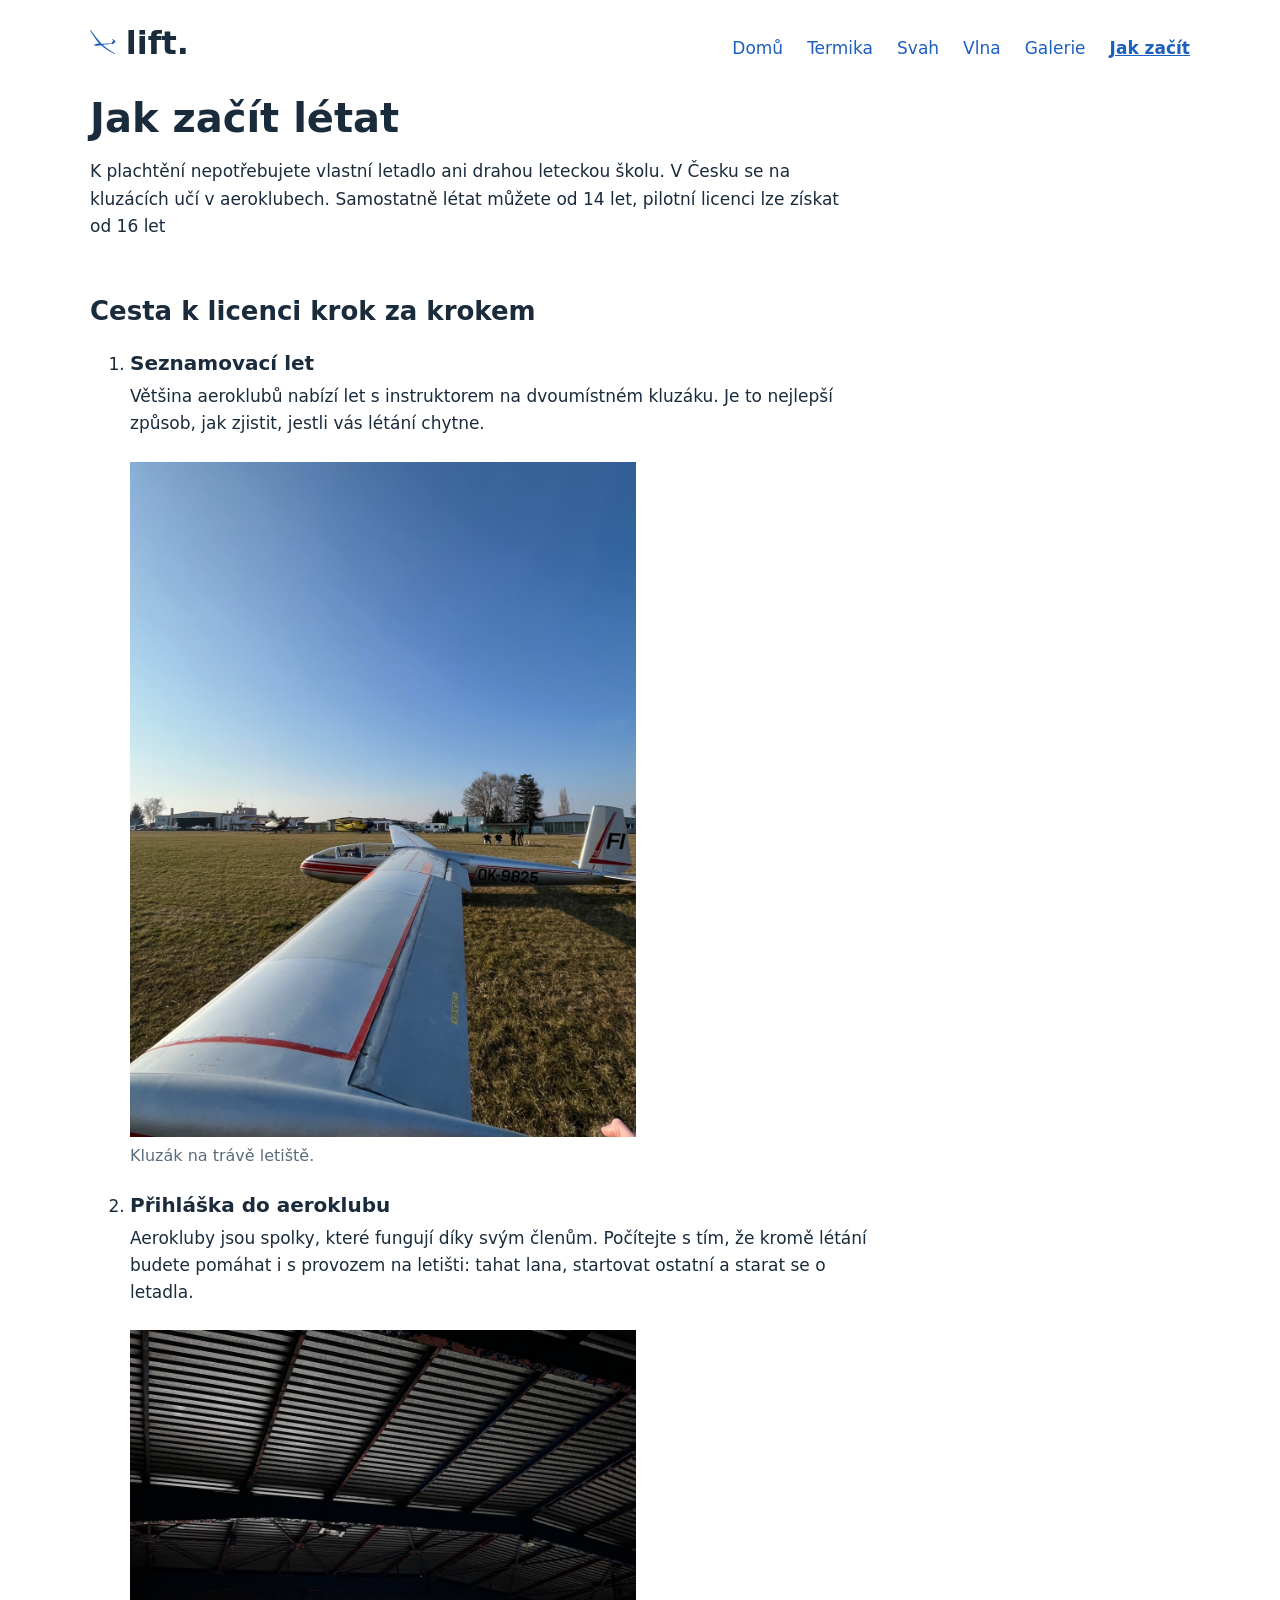
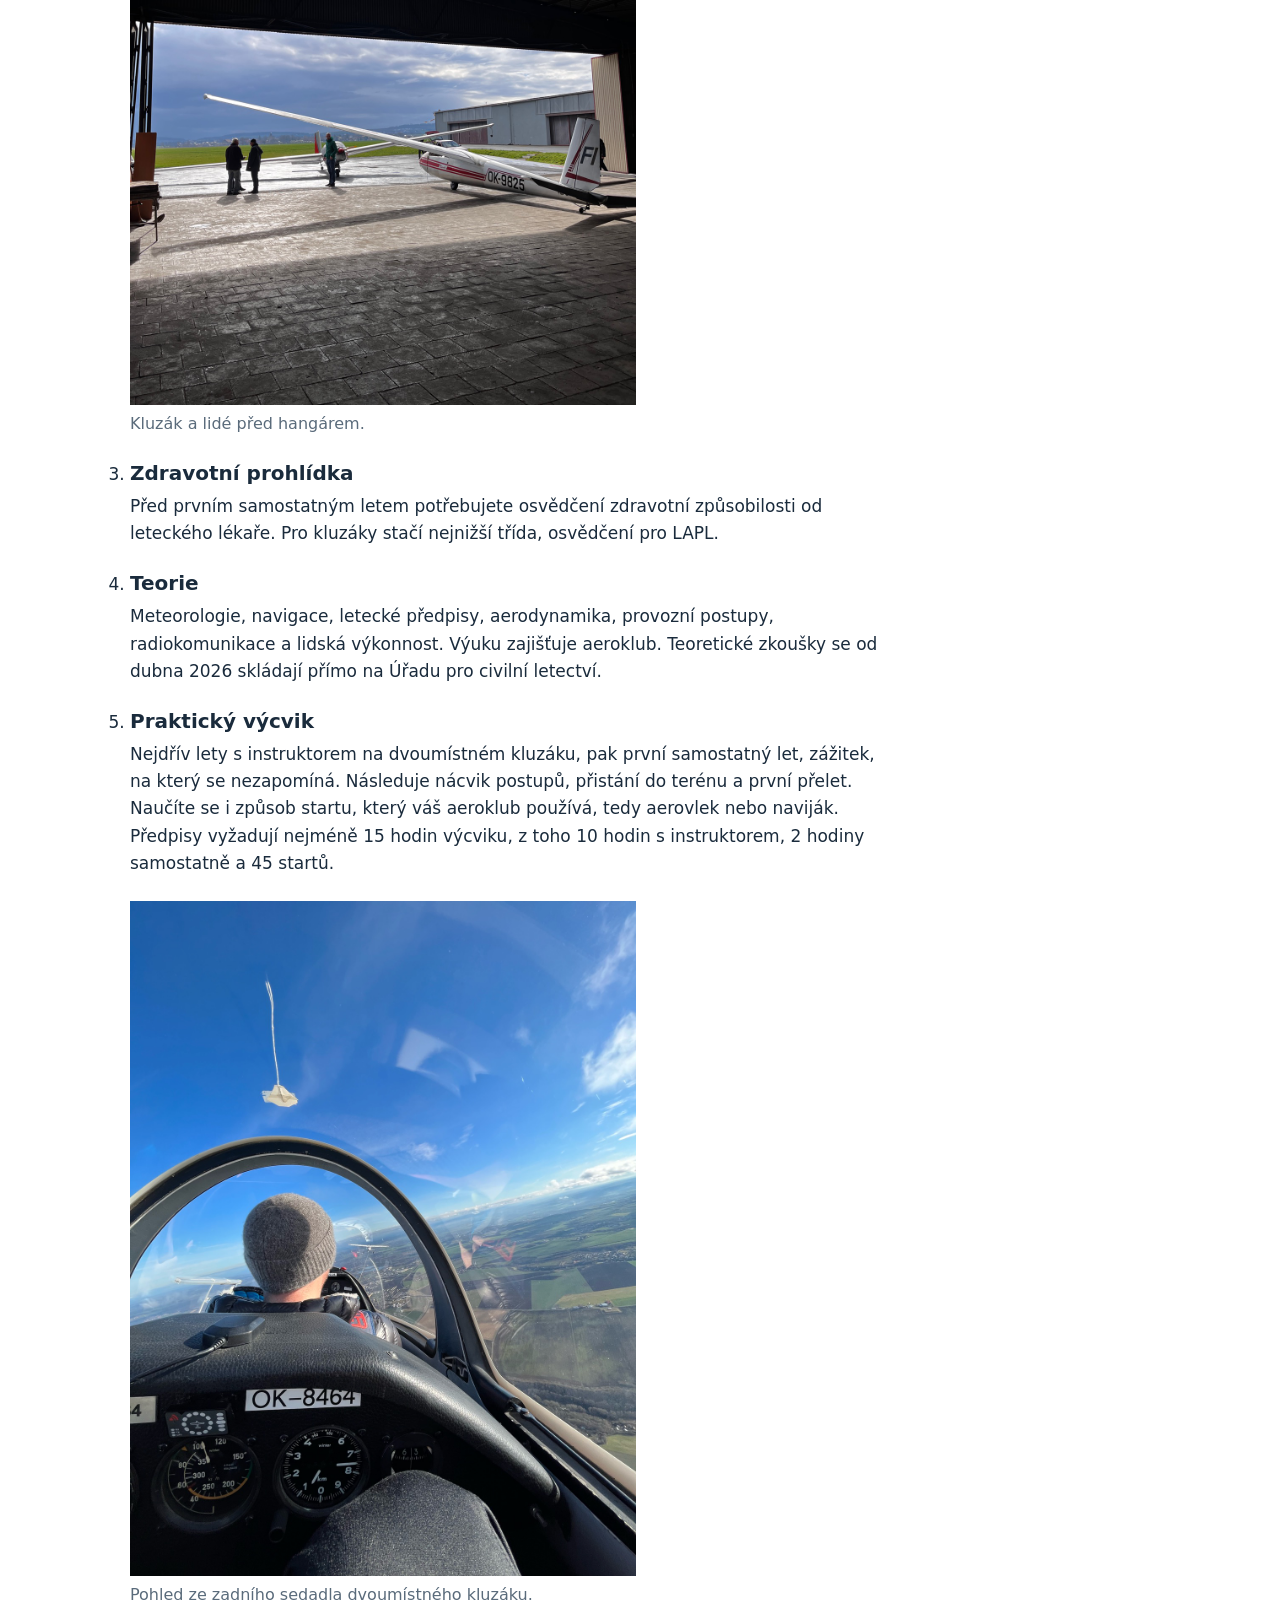
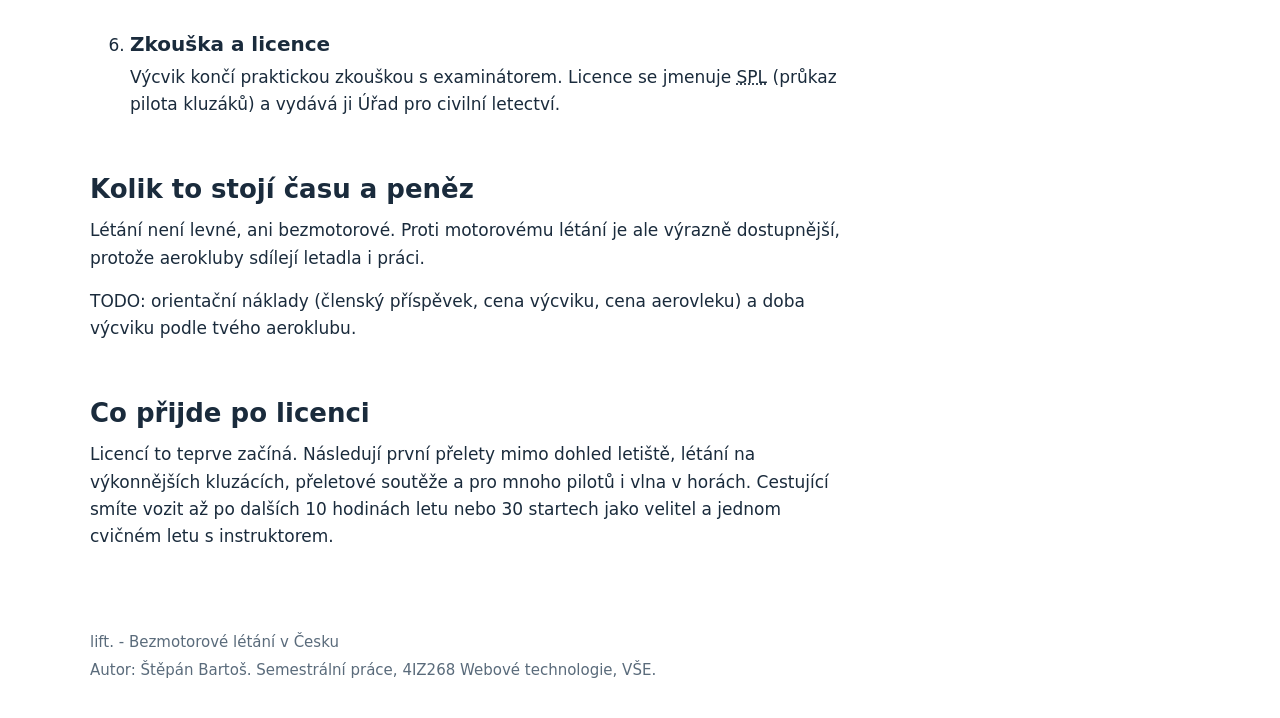
==== jak-zacit.html @ eada9fdd "Statický web lift.: bezmotorové létání v Česku" ====
<!doctype html>
<html lang="cs">
<head>
  <meta charset="utf-8">
  <meta name="viewport" content="width=device-width, initial-scale=1">
  <title>Jak začít létat | lift.</title>
  <meta name="description" content="Jak se stát plachtařem v Česku: výběr aeroklubu, průběh výcviku, pilotní licence a náklady na začátek.">
  <link rel="icon" href="favicon.png" type="image/png" sizes="32x32">
  <link rel="icon" href="favicon.svg" type="image/svg+xml">
  <link rel="stylesheet" href="css/style.css">
</head>
<body>
  <a href="#obsah">Přejít na obsah</a>

  <header>
    <p><a href="index.html"><img src="img/logo.svg" alt="" width="37" height="34">lift.</a></p>
    <nav aria-label="Hlavní navigace">
      <ul>
        <li><a href="index.html">Domů</a></li>
        <li><a href="termicke-letani.html">Termika</a></li>
        <li><a href="svahove-letani.html">Svah</a></li>
        <li><a href="vlnove-letani.html">Vlna</a></li>
        <li><a href="galerie.html">Galerie</a></li>
        <li><a href="jak-zacit.html" aria-current="page">Jak začít</a></li>
      </ul>
    </nav>
  </header>

  <main id="obsah">
    <h1>Jak začít létat</h1>
    <p>K plachtění nepotřebujete vlastní letadlo ani drahou leteckou školu. V Česku se na kluzácích učí v aeroklubech. Samostatně létat můžete od 14 let, pilotní licenci lze získat od 16 let</p>
    <section aria-labelledby="kroky">
      <h2 id="kroky">Cesta k licenci krok za krokem</h2>
      <ol>
        <li>
          <h3>Seznamovací let</h3>
          <p>Většina aeroklubů nabízí let s instruktorem na dvoumístném kluzáku. Je to nejlepší způsob, jak zjistit, jestli vás létání chytne.</p>
          <figure>
            <img src="img/kluzak-na-trave.jpg" alt="Stříbrný kluzák OK-9825 s červenými pruhy stojí na trávě letiště, v popředí je jeho křídlo." width="1199" height="1600" loading="lazy">
            <figcaption>Kluzák na trávě letiště.</figcaption>
          </figure>
        </li>
        <li>
          <h3>Přihláška do aeroklubu</h3>
          <p>Aerokluby jsou spolky, které fungují díky svým členům. Počítejte s tím, že kromě létání budete pomáhat i s provozem na letišti: tahat lana, startovat ostatní a starat se o letadla.</p>
          <figure>
            <img src="img/kluzak-u-hangaru.jpg" alt="Pohled z hangáru na kluzák OK-9825 a skupinu lidí na ploše před hangárem pod zataženou oblohou." width="1200" height="1600" loading="lazy">
            <figcaption>Kluzák a lidé před hangárem.</figcaption>
          </figure>
        </li>
        <li>
          <h3>Zdravotní prohlídka</h3>
          <p>Před prvním samostatným letem potřebujete osvědčení zdravotní způsobilosti od leteckého lékaře. Pro kluzáky stačí nejnižší třída, osvědčení pro LAPL.</p>
        </li>
        <li>
          <h3>Teorie</h3>
          <p>Meteorologie, navigace, letecké předpisy, aerodynamika, provozní postupy, radiokomunikace a lidská výkonnost. Výuku zajišťuje aeroklub. Teoretické zkoušky se od dubna 2026 skládají přímo na Úřadu pro civilní letectví.</p>
        </li>
        <li>
          <h3>Praktický výcvik</h3>
          <p>Nejdřív lety s instruktorem na dvoumístném kluzáku, pak první samostatný let, zážitek, na který se nezapomíná. Následuje nácvik postupů, přistání do terénu a první přelet. Naučíte se i způsob startu, který váš aeroklub používá, tedy aerovlek nebo naviják. Předpisy vyžadují nejméně 15 hodin výcviku, z toho 10 hodin s instruktorem, 2 hodiny samostatně a 45 startů.</p>
          <figure>
            <img src="img/vyhled-ze-zadniho-sedadla.jpg" alt="Výhled ze zadního sedadla dvoumístného kluzáku na osobu v čepici, přístroje a krajinu pod kluzákem." width="1200" height="1600" loading="lazy">
            <figcaption>Pohled ze zadního sedadla dvoumístného kluzáku.</figcaption>
          </figure>
        </li>
        <li>
          <h3>Zkouška a licence</h3>
          <p>Výcvik končí praktickou zkouškou s examinátorem. Licence se jmenuje <abbr title="Sailplane Pilot Licence">SPL</abbr> (průkaz pilota kluzáků) a vydává ji Úřad pro civilní letectví.</p>
        </li>
      </ol>
    </section>

    <section aria-labelledby="cas-penize">
      <h2 id="cas-penize">Kolik to stojí času a peněz</h2>
      <p>Létání není levné, ani bezmotorové. Proti motorovému létání je ale výrazně dostupnější, protože aerokluby sdílejí letadla i práci.</p>
      <p>TODO: orientační náklady (členský příspěvek, cena výcviku, cena aerovleku) a doba výcviku podle tvého aeroklubu.</p>
    </section>

    <section aria-labelledby="po-licenci">
      <h2 id="po-licenci">Co přijde po licenci</h2>
      <p>Licencí to teprve začíná. Následují první přelety mimo dohled letiště, létání na výkonnějších kluzácích, přeletové soutěže a pro mnoho pilotů i vlna v horách. Cestující smíte vozit až po dalších 10 hodinách letu nebo 30 startech jako velitel a jednom cvičném letu s instruktorem.</p>
      <!-- TODO: tvoje cesta od licence k přeletům -->
    </section>
  </main>

  <footer>
    <p>lift. - Bezmotorové létání v Česku</p>
    <p>Autor: Štěpán Bartoš. Semestrální práce, 4IZ268 Webové technologie, VŠE.</p>
  </footer>
</body>
</html>
---- css/style.css ----
/* lift. - bílo-modrý minimalistický design */

/* Paleta webu */
:root {
  --bg: #ffffff;
  --bg-soft: #f5f8fc;
  --text: #1a2b3c;
  --text-muted: #5a6b7b;
  --accent: #1d5fbf;
  --accent-dark: #0a3d7a;
  --line: #dde3ea;
}

/* Základ stránky */
*,
*::before,
*::after {
  box-sizing: border-box;
}

html {
  color-scheme: light;
}

body {
  margin: 0;
  padding: 0 1rem 2rem;
  background-color: var(--bg);
  color: var(--text);
  font-family: system-ui, "Segoe UI", Roboto, "Helvetica Neue", Arial, sans-serif;
  font-size: 1.0625rem;
  line-height: 1.6;
  overflow-wrap: break-word;
}

/* Nadpisy: hierarchie jen velikostí a tučností */
h1,
h2,
h3 {
  line-height: 1.2;
}

h1 {
  margin: 2rem 0 1rem;
  font-size: 2.5rem;
  font-weight: 800;
}

h2 {
  margin: 2.5rem 0 0.75rem;
  font-size: 1.625rem;
  font-weight: 700;
}

h3 {
  margin: 1.5rem 0 0.5rem;
  font-size: 1.25rem;
  font-weight: 600;
}

/* Text a seznamy */
p,
ul,
ol,
dl {
  margin: 0 0 1rem;
}

p,
li,
dd,
figcaption {
  max-width: 70ch;
}

li {
  margin-bottom: 0.35rem;
}

dt {
  margin-top: 0.75rem;
  font-weight: 700;
}

dd {
  margin: 0;
}

/* Seznam pojmů v článku začíná hned pod nadpisem */
main > article dt:first-child {
  margin-top: 0;
}

abbr[title] {
  text-decoration: underline dotted;
  cursor: help;
}

/* Odkazy: modré a podtržené, při najetí jen ztmavnou */
a:link,
a:visited {
  color: var(--accent);
  text-decoration: underline;
}

a:hover {
  color: var(--accent-dark);
}

a:focus-visible {
  outline: 2px solid var(--accent);
  outline-offset: 2px;
}

/* Odkaz pro přeskočení menu se ukáže až při ovládání klávesnicí */
body > a[href="#obsah"] {
  position: absolute;
  top: 0.5rem;
  left: -100vw;
  z-index: 10;
  padding: 0.25rem 0.5rem;
  background-color: var(--bg);
}

body > a[href="#obsah"]:focus {
  left: 1rem;
}

/* Název webu a podtitul */
header > p:first-child {
  margin: 0;
  font-size: 2rem;
  font-weight: 800;
  line-height: 1.2;
}

header > p:first-child a:link,
header > p:first-child a:visited {
  color: var(--text);
  text-decoration: none;
}

header > p:first-child a:hover {
  color: var(--accent-dark);
}

/* Logo má výšku písmen a stojí na stejném účaří jako text */
header > p:first-child img {
  display: inline-block;
  width: auto;
  height: 0.75em;
  margin-right: 0.3em;
  vertical-align: baseline;
}

/* Menu: modré odkazy, aktivní položka tučně a podtržená */
nav a:link,
nav a:visited {
  text-decoration: none;
}

nav a[aria-current="page"]:link,
nav a[aria-current="page"]:visited {
  font-weight: 700;
  text-decoration: underline;
}

/* Obrázky se nikdy nerozlezou mimo stránku */
img {
  display: block;
  max-width: 100%;
  height: auto;
  font-style: italic;
}

figure {
  margin: 1.5rem 0;
}

figure img {
  width: auto;
  max-height: 75vh;
}

figcaption {
  margin-top: 0.4rem;
  color: var(--text-muted);
  font-size: 1rem;
}

/* Blok V kostce: nadpis začíná ve stejné výšce jako h1 vedle něj */
aside h2 {
  margin-top: 2rem;
}

aside dl {
  margin-bottom: 0;
}

/* Tabulky: jediné prvky s tenkým šedým rámečkem */
table {
  border-collapse: collapse;
}

th,
td {
  padding: 0.4rem 0.6rem;
  border: 1px solid var(--line);
  text-align: left;
}

/* Patička */
footer {
  margin-top: 4rem;
  color: var(--text-muted);
  font-size: 0.9375rem;
}

footer p {
  margin-bottom: 0.25rem;
}

/* ---------- Layout ---------- */

/* Jeden vycentrovaný sloupec bez obalového divu */
header,
main,
footer {
  max-width: 68.75rem;
  margin-right: auto;
  margin-left: auto;
}

/* Hlavička (grid): název a podtitul vlevo, menu vpravo v jedné řadě */
header {
  display: grid;
  grid-template-columns: auto 1fr;
  align-content: start;
  align-items: baseline;
  column-gap: 2rem;
  padding-top: 1.5rem;
}

header > nav {
  grid-column: 2;
  justify-self: end;
}

/* Menu (flexbox): vodorovná řada odkazů */
nav ul {
  display: flex;
  flex-wrap: wrap;
  justify-content: flex-end;
  gap: 0.25rem 1.5rem;
  margin: 0;
  padding: 0;
  list-style: none;
}

nav li {
  margin: 0;
}

/* Úvodní část: fotka přes celou šířku, tmavá barva pro případ, že se nenačte */
#uvod {
  position: relative;
  grid-template-rows: auto minmax(1.5rem, 1fr) minmax(auto, calc(70vh / 3 - 1.5rem));
  min-height: 70vh;
  max-width: none;
  margin-right: -1rem;
  margin-left: -1rem;
  padding: 1.5rem max(1rem, calc((100% + 2rem - 68.75rem) / 2));
  background: var(--text) url("../img/kluzak-na-letisti.jpg") center bottom / cover no-repeat;
  color: var(--bg);
}

/* Ztmavení fotky: nahoře slabší, od výšky nadpisu silnější kvůli kontrastu */
#uvod::before {
  content: "";
  position: absolute;
  inset: 0;
  background-image: linear-gradient(to bottom, rgba(26, 43, 60, 0.54) 0, rgba(26, 43, 60, 0.64) 20%, rgba(26, 43, 60, 0.72) 100%);
}

#uvod > * {
  position: relative;
}

/* Nadpis a podtitul (flexbox): uprostřed spodní třetiny fotky */
#uvod > hgroup {
  display: flex;
  flex-direction: column;
  justify-content: center;
  grid-column: 1 / -1;
  grid-row: -2 / -1;
  align-self: stretch;
}

#uvod > hgroup > h1 {
  margin-top: 0;
}

#uvod > hgroup > p {
  margin-bottom: 0;
}

#uvod a:link,
#uvod a:visited {
  color: var(--bg);
}

#uvod a:hover {
  color: var(--line);
}

#uvod a:focus-visible {
  outline-color: var(--bg);
}

/* Modré logo by na fotce zaniklo, proto je tady bílé */
#uvod img {
  filter: brightness(0) invert(1);
}

/* Obsah (grid): dva sloupce 2 : 1, ostatní prvky přes celou šířku */
main {
  display: grid;
  grid-template-columns: 2fr 1fr;
  column-gap: 3rem;
}

main > * {
  grid-column: 1 / -1;
  min-width: 0;
}

main > article {
  grid-column: 1;
}

main > aside {
  grid-column: 2;
}

/* Úvodní stránka (grid): tři způsoby létání vedle sebe */
section[aria-labelledby="typy-letani"] {
  display: grid;
  grid-template-columns: repeat(3, 1fr);
  column-gap: 2rem;
}

section[aria-labelledby="typy-letani"] > h2 {
  grid-column: 1 / -1;
}

section[aria-labelledby="typy-letani"] > article {
  min-width: 0;
}

/* Ilustrace u tří způsobů létání */
section[aria-labelledby="typy-letani"] img {
  display: block;
  width: 100%;
  max-width: 15rem;
  margin-inline: auto;
}

/* Náhledy na úvodní stránce a galerie (grid): tři stejné sloupce bez odrážek */
section[aria-labelledby="galerie"] ul,
section[aria-labelledby="fotky"] ul {
  display: grid;
  grid-template-columns: repeat(3, 1fr);
  gap: 1rem;
  margin: 0 0 1rem;
  padding: 0;
  list-style: none;
}

section[aria-labelledby="galerie"] li,
section[aria-labelledby="fotky"] li {
  min-width: 0;
  max-width: none;
  margin: 0;
}

section[aria-labelledby="galerie"] figure,
section[aria-labelledby="fotky"] figure {
  margin: 0;
}

section[aria-labelledby="galerie"] img,
section[aria-labelledby="fotky"] img {
  width: 100%;
  max-height: none;
  object-fit: cover;
}

section[aria-labelledby="galerie"] img {
  aspect-ratio: 4 / 3;
}

section[aria-labelledby="fotky"] img {
  aspect-ratio: 1 / 1;
}

/* ---------- Responzivita ---------- */

/* Fotky v článku přes celou šířku sloupce, vysoké fotky se oříznou (schémata a mapa ne) */
@media screen {
  main > article figure img:not([src$=".svg"]):not([src*="prelety"]) {
    width: 100%;
    max-height: 70vh;
    object-fit: cover;
  }
}

/* V kostce se drží v okně, jen když je vedle článku a vejde se na výšku */
@media screen and (min-width: 43.75rem) and (min-height: 34rem) {
  main > aside {
    position: sticky;
    top: 2rem;
    align-self: start;
    margin-top: 2rem;
  }

  main > aside h2 {
    margin-top: 0;
  }
}

/* Užší než 700 px: obsah pod sebou, galerie ve dvou sloupcích */
@media screen and (max-width: 43.74rem) {
  h1 {
    font-size: 2rem;
  }

  header {
    grid-template-columns: 1fr;
  }

  header > nav {
    grid-column: 1;
    justify-self: start;
    margin-top: 0.75rem;
  }

  #uvod {
    grid-template-rows: auto auto minmax(1.5rem, 1fr) minmax(auto, calc(70vh / 3 - 1.5rem));
  }

  nav ul {
    justify-content: flex-start;
  }

  main,
  section[aria-labelledby="typy-letani"] {
    display: block;
  }

  section[aria-labelledby="fotky"] ul {
    grid-template-columns: repeat(2, 1fr);
  }
}

/* Telefony do 480 px: menší nadpisy a větší mezery mezi odkazy v menu */
@media screen and (max-width: 30rem) {
  h1 {
    font-size: 1.75rem;
  }

  h2 {
    font-size: 1.4rem;
  }

  nav ul {
    gap: 0.5rem 1.25rem;
  }

  section[aria-labelledby="galerie"] ul {
    grid-template-columns: 1fr;
  }
}

/* ---------- Tisk ---------- */

@media print {
  @page {
    margin: 2cm;
  }

  /* Černý text na bílé šetří barvu a je čitelný i na černobílé tiskárně */
  :root {
    --text: #000000;
    --text-muted: #333333;
    --accent: #000000;
    --accent-dark: #000000;
  }

  body {
    padding: 0;
    font-size: 12pt;
    line-height: 1.4;
  }

  /* Ovládací prvky a náhledy na papíře nemají smysl */
  body > a[href="#obsah"],
  header > nav,
  section[aria-labelledby="typy-letani"] img,
  section[aria-labelledby="galerie"] {
    display: none;
  }

  header,
  main,
  footer {
    max-width: none;
  }

  header {
    padding-top: 0;
  }

  /* Fotka se netiskne, text je černý na bílé */
  #uvod {
    display: block;
    min-height: 0;
    margin-right: 0;
    margin-left: 0;
    padding: 0;
    background: none;
    color: var(--text);
  }

  #uvod::before {
    display: none;
  }

  #uvod > * {
    position: static;
  }

  #uvod > hgroup > h1 {
    margin-top: 2rem;
  }

  #uvod a:link,
  #uvod a:visited {
    color: var(--text);
  }

  #uvod img {
    filter: none;
  }

  main,
  section[aria-labelledby="typy-letani"] {
    display: block;
  }

  p,
  li,
  dd,
  figcaption {
    max-width: none;
    orphans: 3;
    widows: 3;
  }

  /* Nadpis nezůstane sám na konci strany a obrázek se nerozdělí */
  h1,
  h2,
  h3 {
    break-after: avoid;
  }

  figure,
  aside {
    break-inside: avoid;
  }

  figure img {
    max-height: 9cm;
  }

  /* Na papíře nejde kliknout, proto se u externích odkazů vypíše adresa */
  main a[href^="http"]::after {
    content: " (" attr(href) ")";
  }

  footer {
    margin-top: 2rem;
  }
}
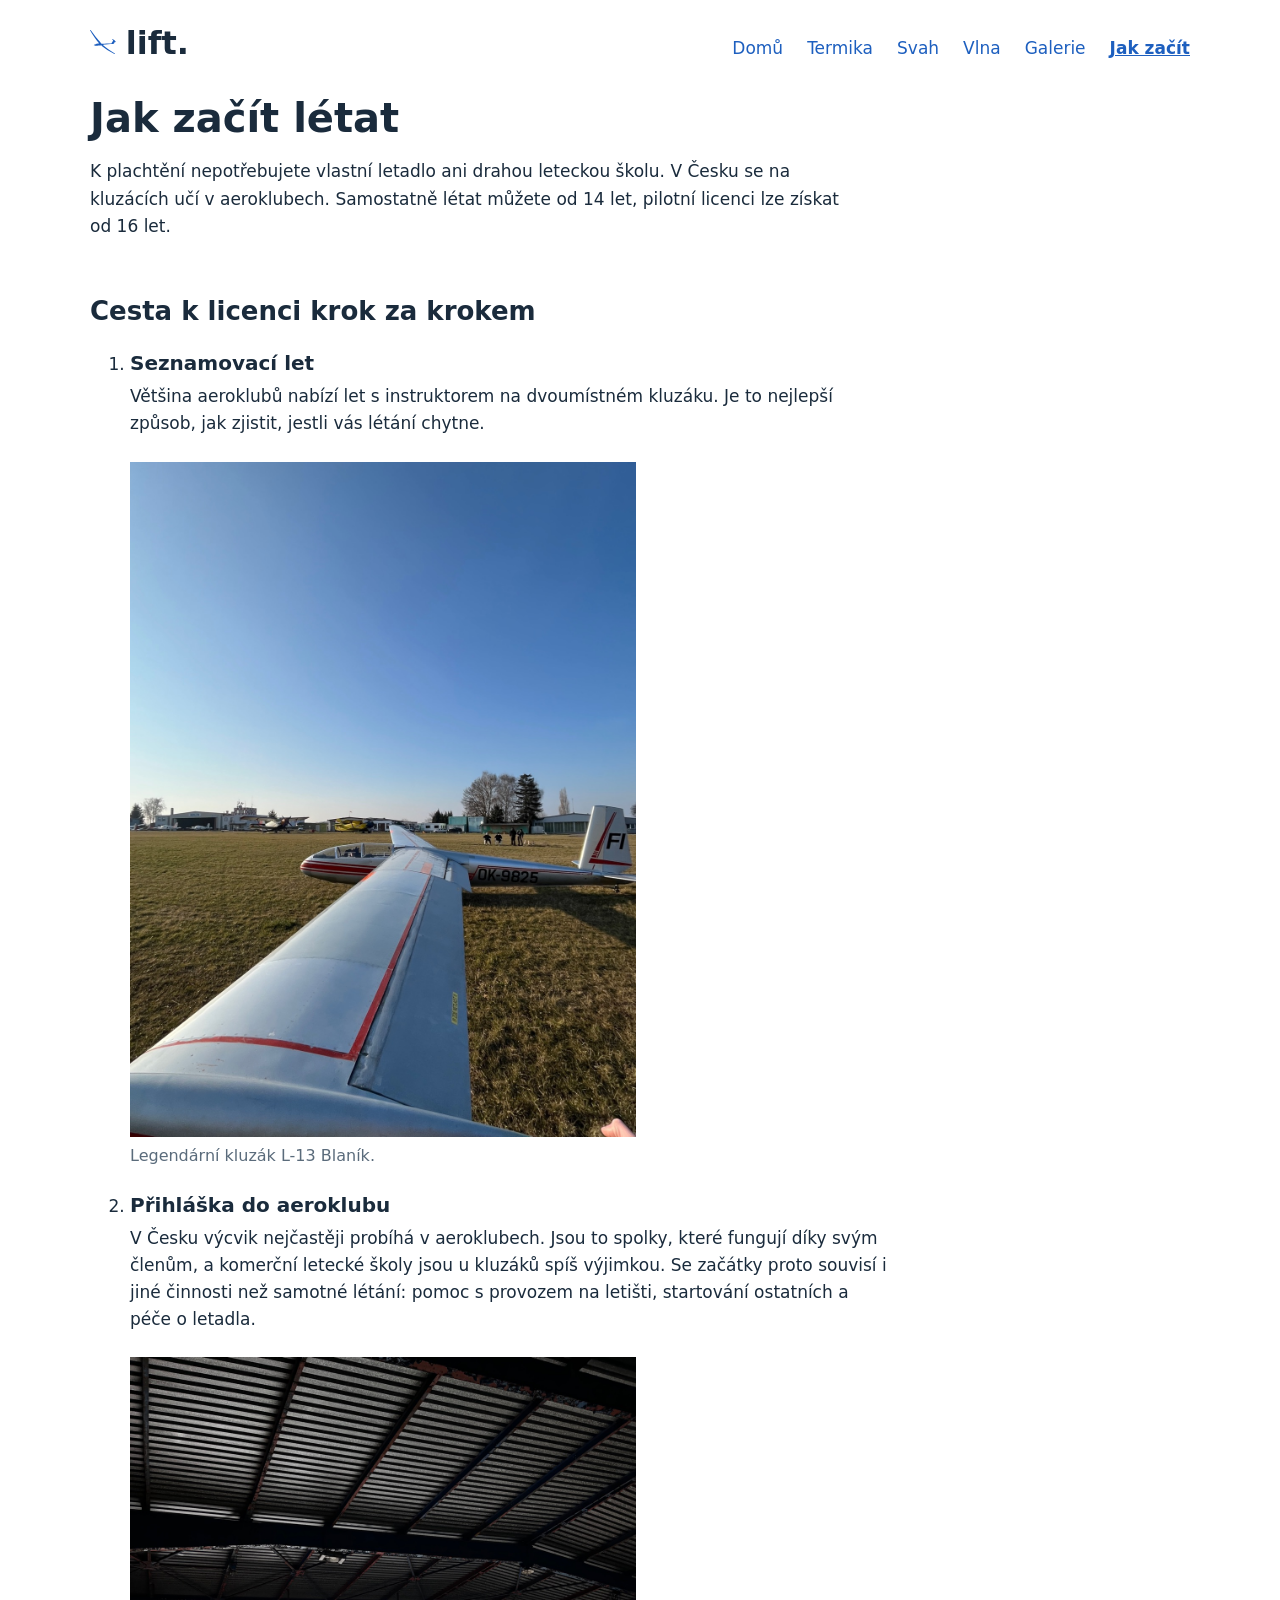
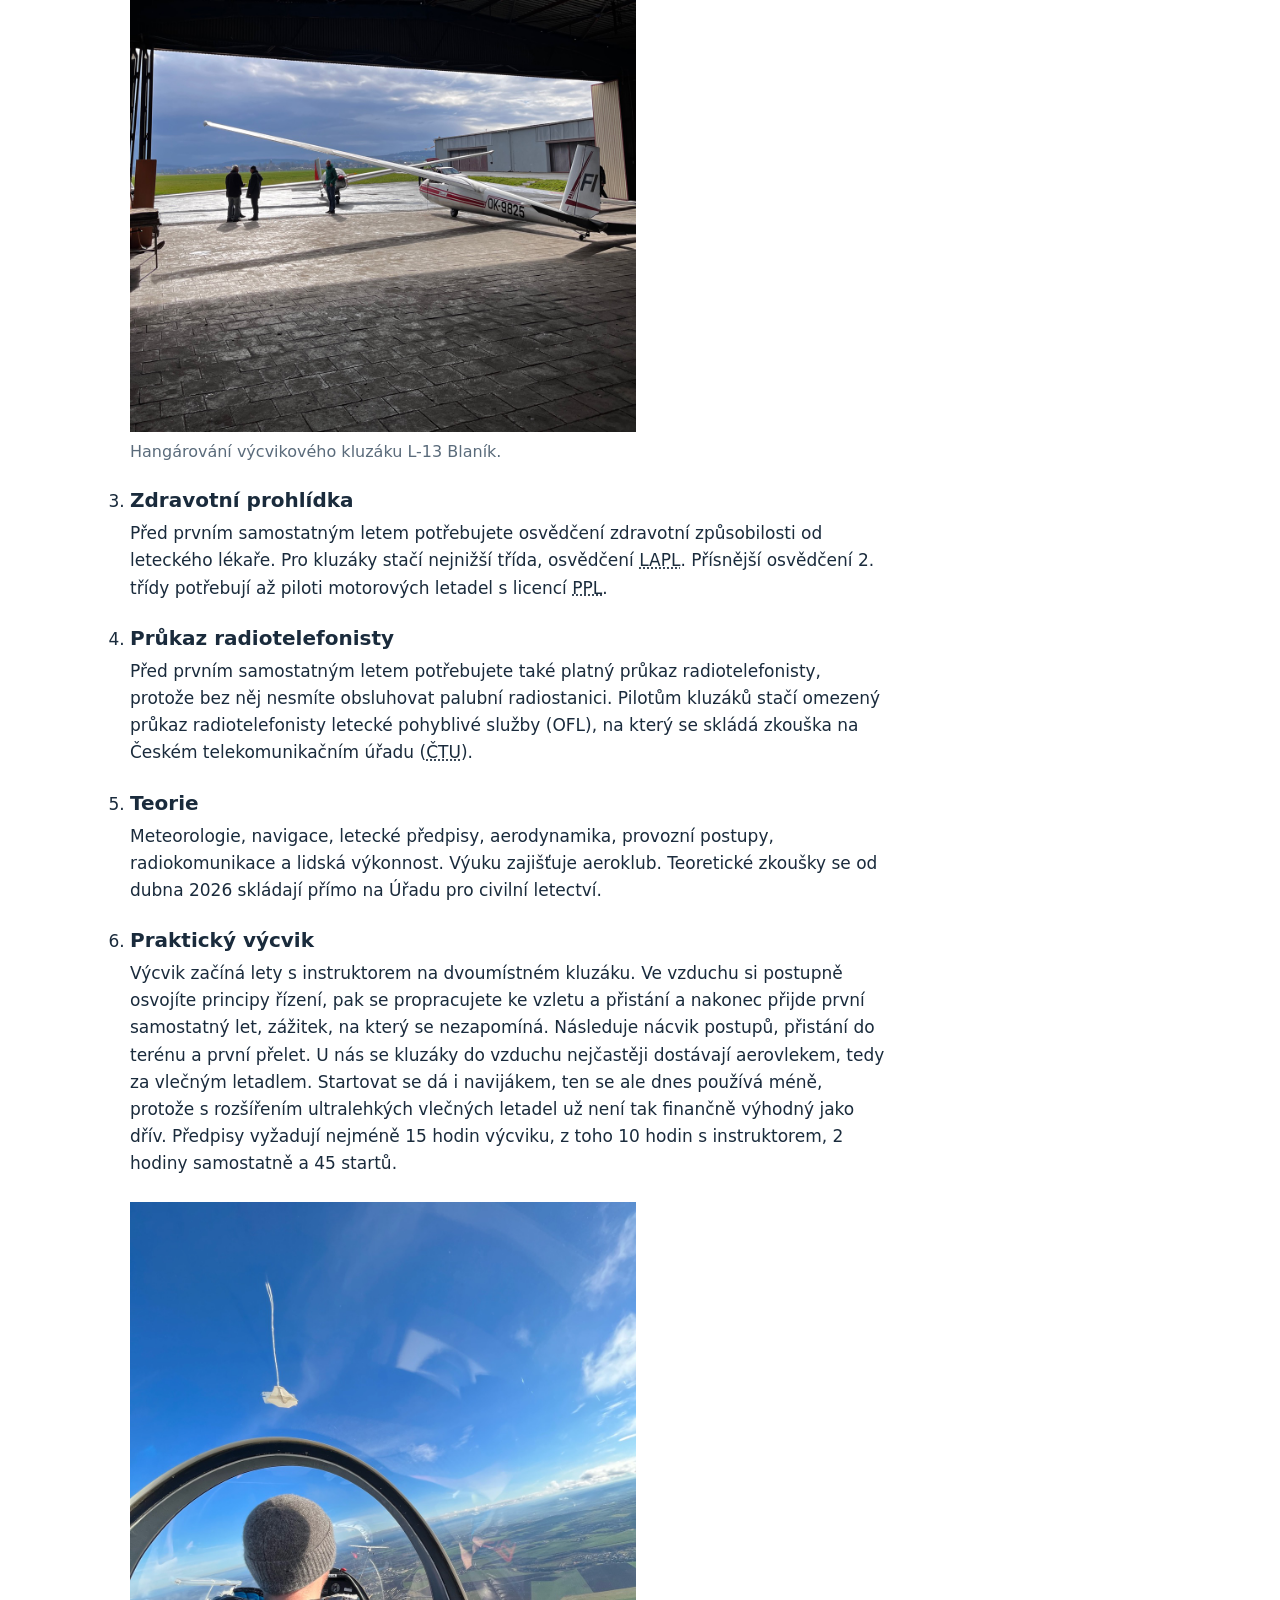
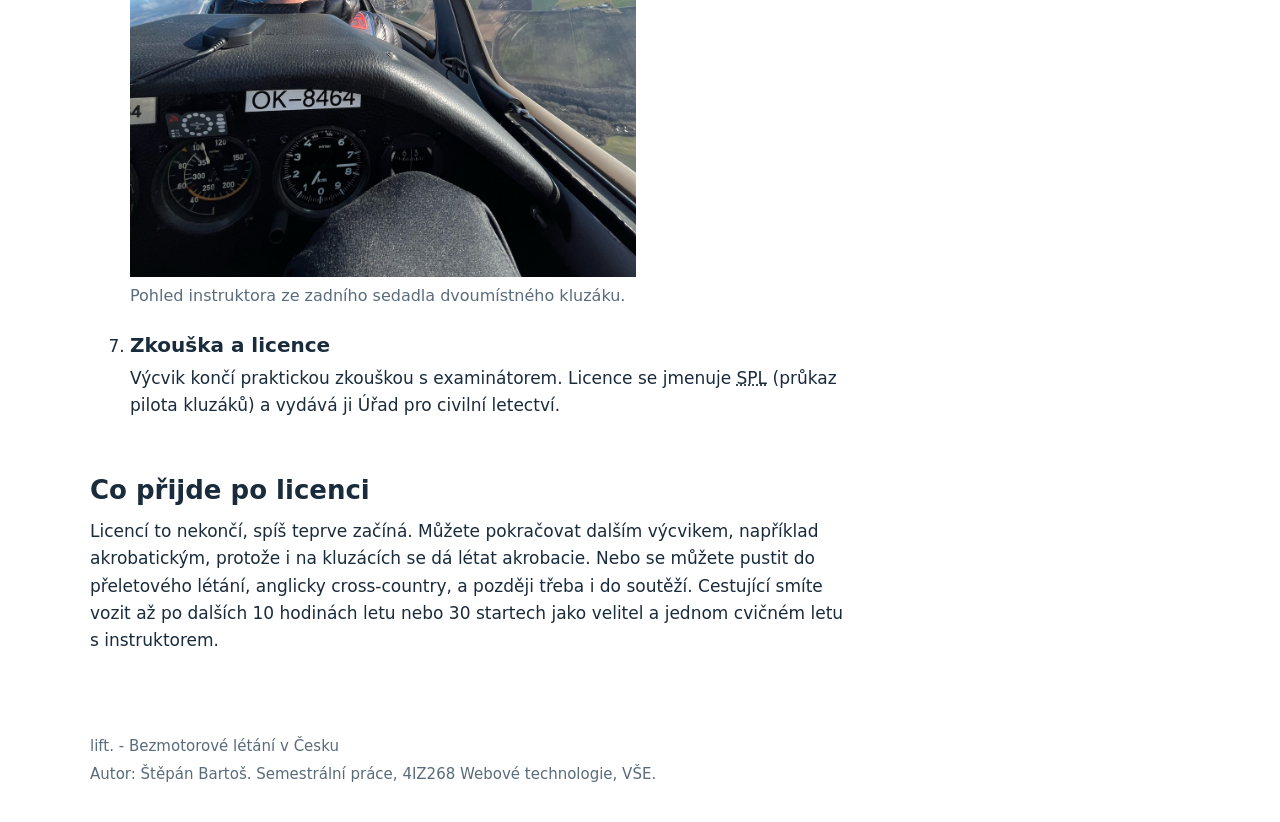
==== commit 944871e8: "Jak začít: přepracování textů, průkaz radiotelefonisty, bez sekce o nákladech" ====
--- a/jak-zacit.html
+++ b/jak-zacit.html
@@ -28,7 +28,7 @@
 
   <main id="obsah">
     <h1>Jak začít létat</h1>
-    <p>K plachtění nepotřebujete vlastní letadlo ani drahou leteckou školu. V Česku se na kluzácích učí v aeroklubech. Samostatně létat můžete od 14 let, pilotní licenci lze získat od 16 let</p>
+    <p>K plachtění nepotřebujete vlastní letadlo ani drahou leteckou školu. V Česku se na kluzácích učí v aeroklubech. Samostatně létat můžete od 14 let, pilotní licenci lze získat od 16 let.</p>
     <section aria-labelledby="kroky">
       <h2 id="kroky">Cesta k licenci krok za krokem</h2>
       <ol>
@@ -37,20 +37,24 @@
           <p>Většina aeroklubů nabízí let s instruktorem na dvoumístném kluzáku. Je to nejlepší způsob, jak zjistit, jestli vás létání chytne.</p>
           <figure>
             <img src="img/kluzak-na-trave.jpg" alt="Stříbrný kluzák OK-9825 s červenými pruhy stojí na trávě letiště, v popředí je jeho křídlo." width="1199" height="1600" loading="lazy">
-            <figcaption>Kluzák na trávě letiště.</figcaption>
+            <figcaption>Legendární kluzák L-13 Blaník.</figcaption>
           </figure>
         </li>
         <li>
           <h3>Přihláška do aeroklubu</h3>
-          <p>Aerokluby jsou spolky, které fungují díky svým členům. Počítejte s tím, že kromě létání budete pomáhat i s provozem na letišti: tahat lana, startovat ostatní a starat se o letadla.</p>
+          <p>V Česku výcvik nejčastěji probíhá v aeroklubech. Jsou to spolky, které fungují díky svým členům, a komerční letecké školy jsou u kluzáků spíš výjimkou. Se začátky proto souvisí i jiné činnosti než samotné létání: pomoc s provozem na letišti, startování ostatních a péče o letadla.</p>
           <figure>
             <img src="img/kluzak-u-hangaru.jpg" alt="Pohled z hangáru na kluzák OK-9825 a skupinu lidí na ploše před hangárem pod zataženou oblohou." width="1200" height="1600" loading="lazy">
-            <figcaption>Kluzák a lidé před hangárem.</figcaption>
+            <figcaption>Hangárování výcvikového kluzáku L-13 Blaník.</figcaption>
           </figure>
         </li>
         <li>
           <h3>Zdravotní prohlídka</h3>
-          <p>Před prvním samostatným letem potřebujete osvědčení zdravotní způsobilosti od leteckého lékaře. Pro kluzáky stačí nejnižší třída, osvědčení pro LAPL.</p>
+          <p>Před prvním samostatným letem potřebujete osvědčení zdravotní způsobilosti od leteckého lékaře. Pro kluzáky stačí nejnižší třída, osvědčení <abbr title="Light Aircraft Pilot Licence">LAPL</abbr>. Přísnější osvědčení 2. třídy potřebují až piloti motorových letadel s licencí <abbr title="Private Pilot Licence">PPL</abbr>.</p>
+        </li>
+        <li>
+          <h3>Průkaz radiotelefonisty</h3>
+          <p>Před prvním samostatným letem potřebujete také platný průkaz radiotelefonisty, protože bez něj nesmíte obsluhovat palubní radiostanici. Pilotům kluzáků stačí omezený průkaz radiotelefonisty letecké pohyblivé služby (OFL), na který se skládá zkouška na Českém telekomunikačním úřadu (<abbr title="Český telekomunikační úřad">ČTU</abbr>).</p>
         </li>
         <li>
           <h3>Teorie</h3>
@@ -58,10 +62,10 @@
         </li>
         <li>
           <h3>Praktický výcvik</h3>
-          <p>Nejdřív lety s instruktorem na dvoumístném kluzáku, pak první samostatný let, zážitek, na který se nezapomíná. Následuje nácvik postupů, přistání do terénu a první přelet. Naučíte se i způsob startu, který váš aeroklub používá, tedy aerovlek nebo naviják. Předpisy vyžadují nejméně 15 hodin výcviku, z toho 10 hodin s instruktorem, 2 hodiny samostatně a 45 startů.</p>
+          <p>Výcvik začíná lety s instruktorem na dvoumístném kluzáku. Ve vzduchu si postupně osvojíte principy řízení, pak se propracujete ke vzletu a přistání a nakonec přijde první samostatný let, zážitek, na který se nezapomíná. Následuje nácvik postupů, přistání do terénu a první přelet. U nás se kluzáky do vzduchu nejčastěji dostávají aerovlekem, tedy za vlečným letadlem. Startovat se dá i navijákem, ten se ale dnes používá méně, protože s rozšířením ultralehkých vlečných letadel už není tak finančně výhodný jako dřív. Předpisy vyžadují nejméně 15 hodin výcviku, z toho 10 hodin s instruktorem, 2 hodiny samostatně a 45 startů.</p>
           <figure>
             <img src="img/vyhled-ze-zadniho-sedadla.jpg" alt="Výhled ze zadního sedadla dvoumístného kluzáku na osobu v čepici, přístroje a krajinu pod kluzákem." width="1200" height="1600" loading="lazy">
-            <figcaption>Pohled ze zadního sedadla dvoumístného kluzáku.</figcaption>
+            <figcaption>Pohled instruktora ze zadního sedadla dvoumístného kluzáku.</figcaption>
           </figure>
         </li>
         <li>
@@ -71,16 +75,9 @@
       </ol>
     </section>
 
-    <section aria-labelledby="cas-penize">
-      <h2 id="cas-penize">Kolik to stojí času a peněz</h2>
-      <p>Létání není levné, ani bezmotorové. Proti motorovému létání je ale výrazně dostupnější, protože aerokluby sdílejí letadla i práci.</p>
-      <p>TODO: orientační náklady (členský příspěvek, cena výcviku, cena aerovleku) a doba výcviku podle tvého aeroklubu.</p>
-    </section>
-
     <section aria-labelledby="po-licenci">
       <h2 id="po-licenci">Co přijde po licenci</h2>
-      <p>Licencí to teprve začíná. Následují první přelety mimo dohled letiště, létání na výkonnějších kluzácích, přeletové soutěže a pro mnoho pilotů i vlna v horách. Cestující smíte vozit až po dalších 10 hodinách letu nebo 30 startech jako velitel a jednom cvičném letu s instruktorem.</p>
-      <!-- TODO: tvoje cesta od licence k přeletům -->
+      <p>Licencí to nekončí, spíš teprve začíná. Můžete pokračovat dalším výcvikem, například akrobatickým, protože i na kluzácích se dá létat akrobacie. Nebo se můžete pustit do přeletového létání, anglicky cross-country, a později třeba i do soutěží. Cestující smíte vozit až po dalších 10 hodinách letu nebo 30 startech jako velitel a jednom cvičném letu s instruktorem.</p>
     </section>
   </main>
 
